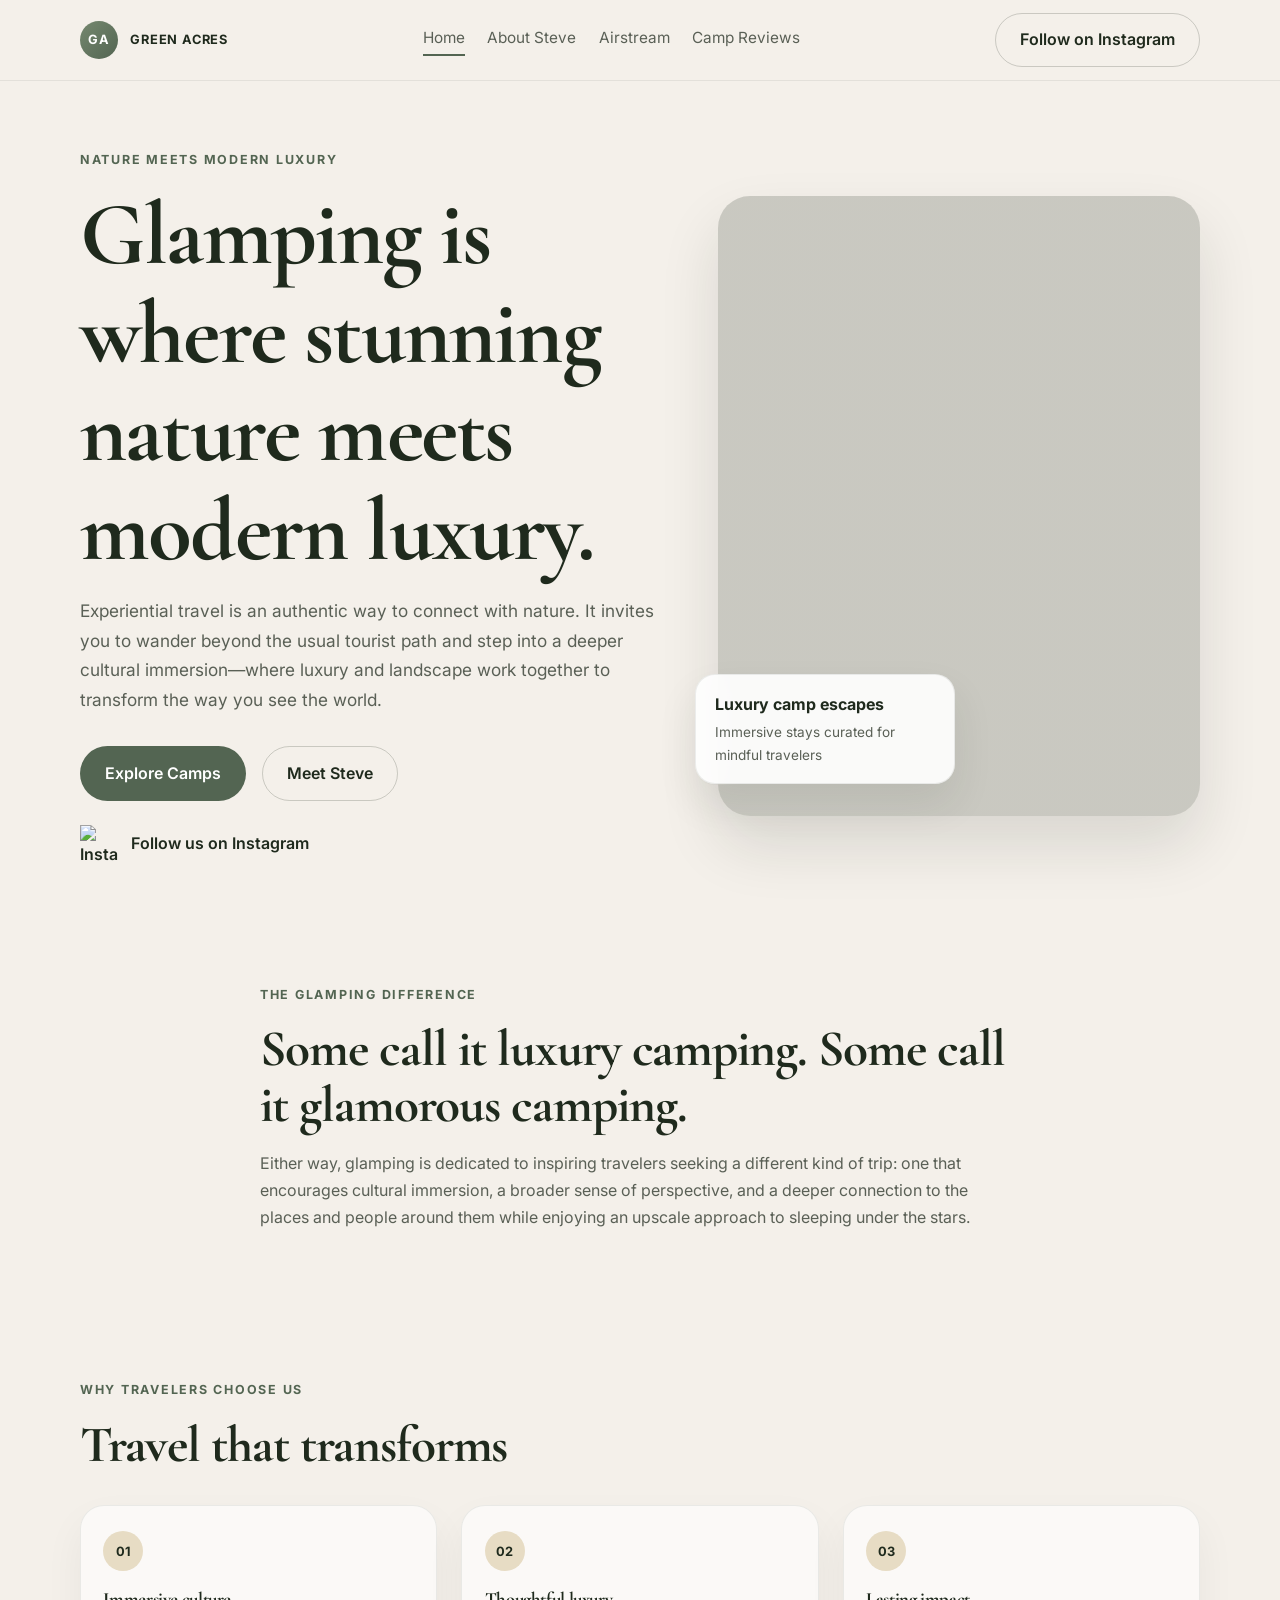
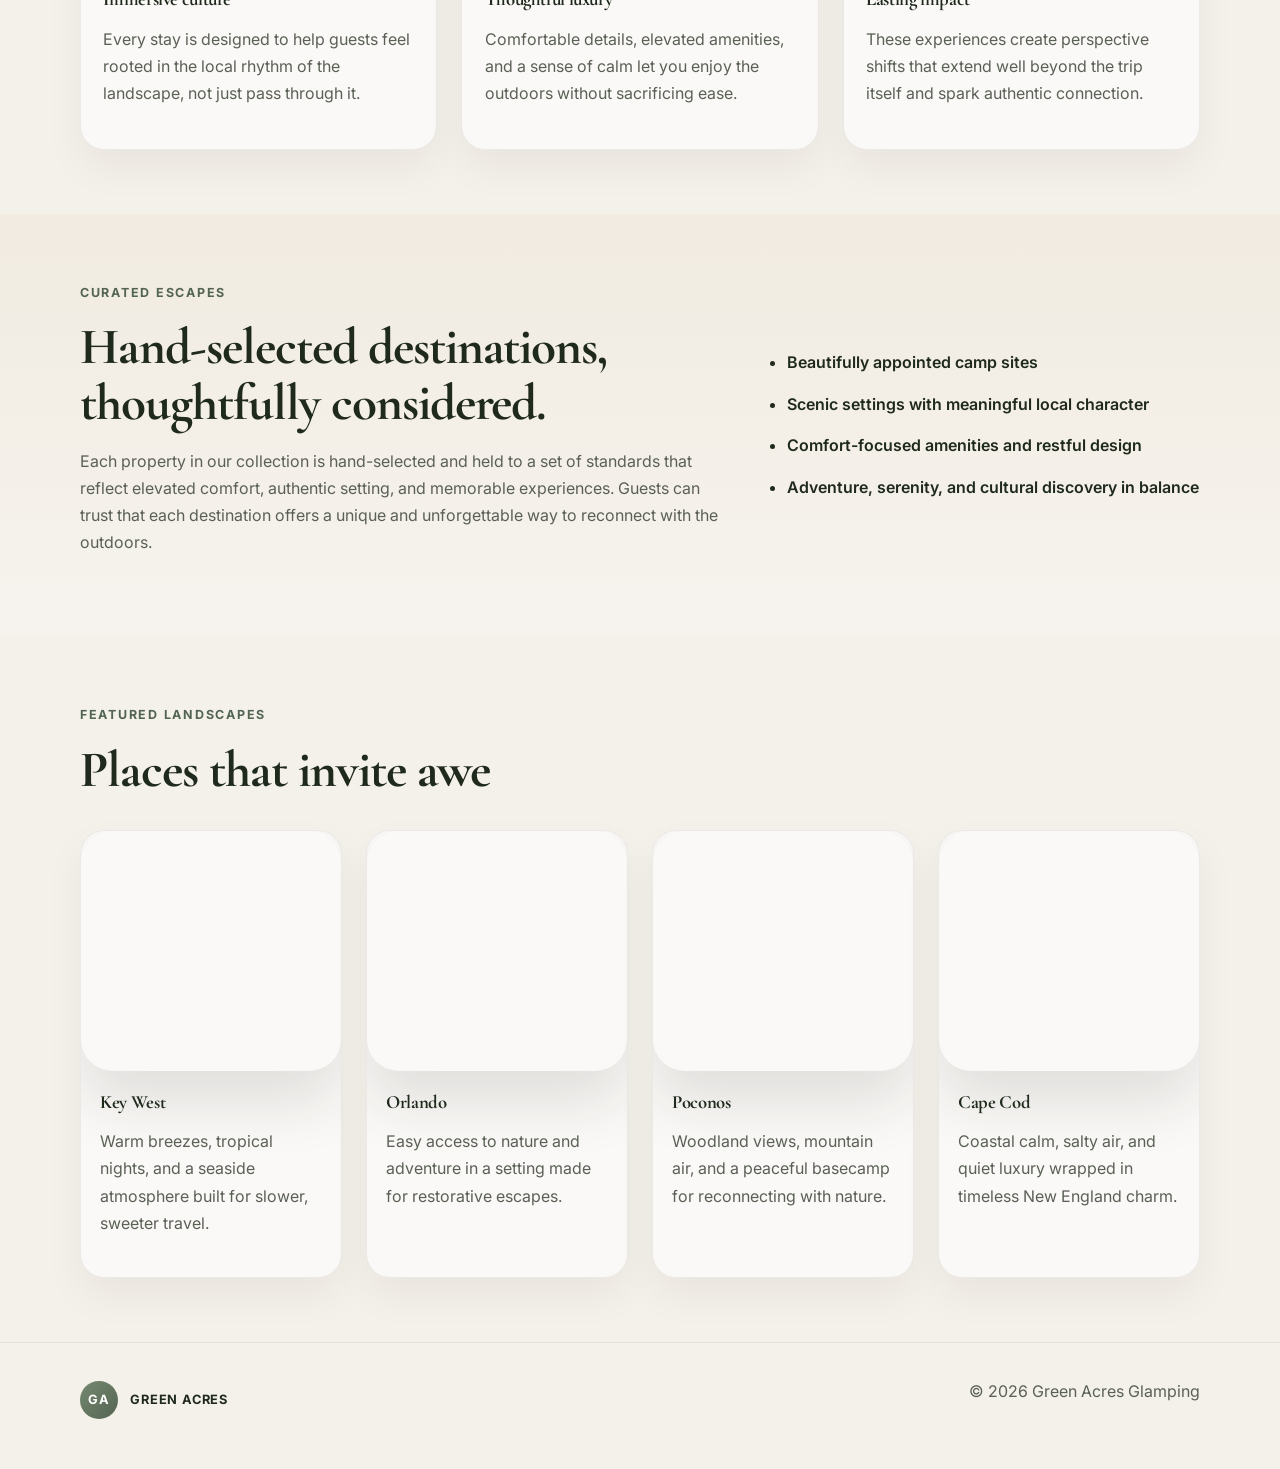
==== index.html @ fa6f1fc0 "initial publish" ====
<!DOCTYPE html>
<html lang="en">
  <head>
    <meta charset="UTF-8" />
    <meta name="viewport" content="width=device-width, initial-scale=1.0" />
    <title>Green Acres Glamping | Luxury Camping Experiences</title>
    <meta
      name="description"
      content="Green Acres Glamping celebrates the intersection of glamorous and camping with immersive luxury stays, nature-first travel, and unforgettable experiences."
    />
    <link rel="preconnect" href="https://fonts.googleapis.com" />
    <link rel="preconnect" href="https://fonts.gstatic.com" crossorigin />
    <link
      href="https://fonts.googleapis.com/css2?family=Cormorant+Garamond:wght@500;600;700&family=Inter:wght@400;500;600;700&display=swap"
      rel="stylesheet"
    />
    <link rel="stylesheet" href="style.css" />
  </head>
  <body>
    <header class="site-header">
      <div class="container nav-wrap">
        <a href="index.html" class="brand">
          <span class="brand-mark">GA</span>
          <span>Green Acres</span>
        </a>
        <nav class="main-nav" aria-label="Main navigation">
          <a href="index.html" class="active">Home</a>
          <a href="aboutme.html">About Steve</a>
          <a href="airstream.html">Airstream</a>
          <a href="campsites.html">Camp Reviews</a>
        </nav>
        <a class="button button-ghost" href="https://www.instagram.com/pocono_glamper/" target="_blank" rel="noreferrer">Follow on Instagram</a>
      </div>
    </header>

    <main>
      <section class="hero">
        <div class="container hero-grid">
          <div class="hero-copy">
            <p class="eyebrow">Nature meets modern luxury</p>
            <h1>Glamping is where stunning nature meets modern luxury.</h1>
            <p class="lead">
              Experiential travel is an authentic way to connect with nature. It invites you to wander beyond the usual tourist path and step into a deeper cultural immersion—where luxury and landscape work together to transform the way you see the world.
            </p>
            <div class="hero-actions">
              <a class="button" href="campsites.html">Explore Camps</a>
              <a class="button button-secondary" href="aboutme.html">Meet Steve</a>
            </div>
            <div class="instagram-callout">
              <a href="https://www.instagram.com/pocono_glamper/" target="_blank" rel="noreferrer" aria-label="Follow Green Acres on Instagram">
                <img src="https://greenacresglampsite.com/img/instagram-logo.png" alt="Instagram logo" />
                <span>Follow us on Instagram</span>
              </a>
            </div>
          </div>

          <div class="hero-visual" aria-label="Luxury glamping stay in nature">
            <div class="hero-photo photo-one"></div>
            <div class="hero-card">
              <strong>Luxury camp escapes</strong>
              <span>Immersive stays curated for mindful travelers</span>
            </div>
          </div>
        </div>
      </section>

      <section class="section intro">
        <div class="container narrow">
          <p class="section-kicker">The glamping difference</p>
          <h2>Some call it luxury camping. Some call it glamorous camping.</h2>
          <p>
            Either way, glamping is dedicated to inspiring travelers seeking a different kind of trip: one that encourages cultural immersion, a broader sense of perspective, and a deeper connection to the places and people around them while enjoying an upscale approach to sleeping under the stars.
          </p>
        </div>
      </section>

      <section class="section values">
        <div class="container">
          <div class="section-heading">
            <p class="section-kicker">Why travelers choose us</p>
            <h2>Travel that transforms</h2>
          </div>
          <div class="card-grid three-up">
            <article class="info-card">
              <span class="card-icon">01</span>
              <h3>Immersive culture</h3>
              <p>Every stay is designed to help guests feel rooted in the local rhythm of the landscape, not just pass through it.</p>
            </article>
            <article class="info-card">
              <span class="card-icon">02</span>
              <h3>Thoughtful luxury</h3>
              <p>Comfortable details, elevated amenities, and a sense of calm let you enjoy the outdoors without sacrificing ease.</p>
            </article>
            <article class="info-card">
              <span class="card-icon">03</span>
              <h3>Lasting impact</h3>
              <p>These experiences create perspective shifts that extend well beyond the trip itself and spark authentic connection.</p>
            </article>
          </div>
        </div>
      </section>

      <section class="section feature-band">
        <div class="container split-layout">
          <div>
            <p class="section-kicker">Curated escapes</p>
            <h2>Hand-selected destinations, thoughtfully considered.</h2>
            <p>
              Each property in our collection is hand-selected and held to a set of standards that reflect elevated comfort, authentic setting, and memorable experiences. Guests can trust that each destination offers a unique and unforgettable way to reconnect with the outdoors.
            </p>
          </div>
          <ul class="feature-list">
            <li>Beautifully appointed camp sites</li>
            <li>Scenic settings with meaningful local character</li>
            <li>Comfort-focused amenities and restful design</li>
            <li>Adventure, serenity, and cultural discovery in balance</li>
          </ul>
        </div>
      </section>

      <section class="section destinations">
        <div class="container">
          <div class="section-heading">
            <p class="section-kicker">Featured landscapes</p>
            <h2>Places that invite awe</h2>
          </div>
          <div class="card-grid four-up">
            <article class="destination-card">
              <div class="destination-image image-keywest"></div>
              <div class="destination-copy">
                <h3>Key West</h3>
                <p>Warm breezes, tropical nights, and a seaside atmosphere built for slower, sweeter travel.</p>
              </div>
            </article>
            <article class="destination-card">
              <div class="destination-image image-orlando"></div>
              <div class="destination-copy">
                <h3>Orlando</h3>
                <p>Easy access to nature and adventure in a setting made for restorative escapes.</p>
              </div>
            </article>
            <article class="destination-card">
              <div class="destination-image image-poconos"></div>
              <div class="destination-copy">
                <h3>Poconos</h3>
                <p>Woodland views, mountain air, and a peaceful basecamp for reconnecting with nature.</p>
              </div>
            </article>
            <article class="destination-card">
              <div class="destination-image image-cape"></div>
              <div class="destination-copy">
                <h3>Cape Cod</h3>
                <p>Coastal calm, salty air, and quiet luxury wrapped in timeless New England charm.</p>
              </div>
            </article>
          </div>
        </div>
      </section>
    </main>

    <footer class="site-footer">
      <div class="container footer-wrap">
        <div>
          <a href="index.html" class="brand footer-brand">
            <span class="brand-mark">GA</span>
            <span>Green Acres</span>
          </a>
        </div>
        <p>© <span id="year"></span> Green Acres Glamping</p>
      </div>
    </footer>

    <script src="script.js"></script>
  </body>
</html>
---- style.css ----
:root {
  --bg: #f4f0ea;
  --panel: #fdfaf5;
  --white: #ffffff;
  --ink: #1f2a1d;
  --muted: #5a6056;
  --sage: #75886f;
  --sage-dark: #536552;
  --gold: #d8b77d;
  --sand: #e7dcc4;
  --stone: #d9d0bf;
  --shadow: rgba(26, 30, 25, 0.12);
}

* {
  box-sizing: border-box;
}

html {
  scroll-behavior: smooth;
}

body {
  margin: 0;
  font-family: "Inter", sans-serif;
  background: var(--bg);
  color: var(--ink);
  line-height: 1.7;
}

img {
  display: block;
  max-width: 100%;
}

a {
  color: inherit;
  text-decoration: none;
}

h1, h2, h3 {
  margin: 0 0 1rem;
  font-family: "Cormorant Garamond", serif;
  line-height: 1.1;
  letter-spacing: -0.02em;
  color: var(--ink);
}

p {
  margin: 0 0 1rem;
  color: var(--muted);
}

.container {
  width: min(1120px, calc(100% - 2rem));
  margin: 0 auto;
}

.narrow {
  width: min(760px, calc(100% - 2rem));
  margin: 0 auto;
}

.site-header {
  position: sticky;
  top: 0;
  z-index: 10;
  background: rgba(244, 240, 234, 0.9);
  backdrop-filter: blur(10px);
  border-bottom: 1px solid rgba(31, 42, 29, 0.08);
}

.nav-wrap {
  display: flex;
  align-items: center;
  justify-content: space-between;
  gap: 1rem;
  min-height: 80px;
}

.brand {
  display: inline-flex;
  align-items: center;
  gap: 0.75rem;
  font-weight: 700;
  letter-spacing: 0.06em;
  text-transform: uppercase;
  font-size: 0.8rem;
}

.brand-mark {
  width: 2.4rem;
  height: 2.4rem;
  display: inline-flex;
  align-items: center;
  justify-content: center;
  border-radius: 50%;
  background: linear-gradient(135deg, var(--sage), var(--sage-dark));
  color: var(--white);
  font-size: 0.8rem;
}

.main-nav {
  display: flex;
  align-items: center;
  gap: 1.4rem;
  color: var(--muted);
  font-size: 0.96rem;
}

.main-nav a {
  position: relative;
  padding-bottom: 0.2rem;
}

.main-nav a::after {
  content: "";
  position: absolute;
  left: 0;
  bottom: -0.1rem;
  width: 100%;
  height: 2px;
  background: var(--sage-dark);
  transform: scaleX(0);
  transform-origin: center;
  transition: transform 0.2s ease;
}

.main-nav a:hover::after,
.main-nav a.active::after {
  transform: scaleX(1);
}

.button {
  display: inline-flex;
  align-items: center;
  justify-content: center;
  min-height: 48px;
  padding: 0.8rem 1.5rem;
  border-radius: 999px;
  border: 1px solid transparent;
  background: var(--sage-dark);
  color: var(--white);
  font-weight: 600;
  transition: transform 0.2s ease, box-shadow 0.2s ease;
}

.button:hover {
  transform: translateY(-1px);
  box-shadow: 0 10px 20px rgba(83, 101, 82, 0.18);
}

.button-ghost {
  background: transparent;
  border-color: rgba(31, 42, 29, 0.2);
  color: var(--ink);
}

.button-secondary {
  background: transparent;
  border-color: rgba(31, 42, 29, 0.2);
  color: var(--ink);
}

.hero {
  padding: 4rem 0 3rem;
}

.hero-grid {
  display: grid;
  grid-template-columns: 1.1fr 0.9fr;
  gap: 3rem;
  align-items: center;
}

.eyebrow,
.section-kicker {
  display: inline-block;
  margin-bottom: 1rem;
  font-size: 0.78rem;
  letter-spacing: 0.14em;
  text-transform: uppercase;
  font-weight: 700;
  color: var(--sage-dark);
}

.hero-copy h1,
.page-hero h1 {
  font-size: clamp(3.3rem, 7vw, 6rem);
}

.lead {
  font-size: 1.08rem;
  max-width: 620px;
  color: var(--muted);
}

.hero-actions {
  display: flex;
  flex-wrap: wrap;
  gap: 1rem;
  margin: 2rem 0 1.5rem;
}

.instagram-callout a {
  display: inline-flex;
  align-items: center;
  gap: 0.8rem;
  font-weight: 600;
  color: var(--ink);
}

.instagram-callout img {
  width: 38px;
  height: 38px;
  object-fit: contain;
}

.hero-visual {
  position: relative;
}

.hero-photo,
.destination-image,
.feature-photo,
.bio-photo {
  overflow: hidden;
  border-radius: 2rem;
  box-shadow: 0 30px 60px var(--shadow);
}

.photo-one {
  min-height: 620px;
  background-image: linear-gradient(rgba(31, 42, 29, 0.2), rgba(31, 42, 29, 0.2)), url("https://images.unsplash.com/photo-1504280390367-361c6d9f38f4?auto=format&fit=crop&w=1200&q=80");
  background-size: cover;
  background-position: center;
}

.hero-card {
  position: absolute;
  left: -1.4rem;
  bottom: 2rem;
  width: min(260px, 70%);
  background: rgba(255, 255, 255, 0.9);
  backdrop-filter: blur(12px);
  border: 1px solid rgba(31, 42, 29, 0.08);
  border-radius: 1.25rem;
  padding: 1rem 1.2rem;
  display: grid;
  gap: 0.2rem;
  box-shadow: 0 20px 40px rgba(31, 42, 29, 0.09);
}

.hero-card strong {
  font-size: 1rem;
}

.hero-card span {
  color: var(--muted);
  font-size: 0.85rem;
}

.section {
  padding: 4rem 0;
}

.section-heading {
  margin-bottom: 2rem;
}

.narrow h2,
.section-heading h2,
.split-layout h2,
.bio-copy h2 {
  font-size: clamp(2.3rem, 4vw, 3.7rem);
}

.card-grid {
  display: grid;
  gap: 1.5rem;
}

.three-up {
  grid-template-columns: repeat(3, minmax(0, 1fr));
}

.four-up {
  grid-template-columns: repeat(4, minmax(0, 1fr));
}

.info-card,
.destination-card,
.review-card,
.spec-card {
  background: rgba(255, 255, 255, 0.62);
  border: 1px solid rgba(31, 42, 29, 0.08);
  border-radius: 1.5rem;
  box-shadow: 0 18px 40px rgba(31, 42, 29, 0.05);
}

.info-card {
  padding: 1.6rem 1.4rem;
}

.card-icon {
  display: inline-flex;
  width: 2.5rem;
  height: 2.5rem;
  margin-bottom: 1.1rem;
  align-items: center;
  justify-content: center;
  border-radius: 50%;
  background: var(--sand);
  font-size: 0.8rem;
  font-weight: 700;
}

.feature-band {
  background: linear-gradient(180deg, rgba(232, 221, 196, 0.25), rgba(255, 255, 255, 0.2));
}

.split-layout {
  display: grid;
  grid-template-columns: 1.2fr 0.8fr;
  gap: 2.5rem;
  align-items: center;
}

.feature-list {
  margin: 0;
  padding-left: 1.2rem;
  color: var(--ink);
  display: grid;
  gap: 0.9rem;
  font-weight: 600;
}

.destination-card {
  overflow: hidden;
}

.destination-image {
  height: 240px;
  background-size: cover;
  background-position: center;
}

.image-keywest {
  background-image: url("https://images.unsplash.com/photo-1507525428034-b723cf961d3e?auto=format&fit=crop&w=900&q=80");
}

.image-orlando {
  background-image: url("https://images.unsplash.com/photo-1473448912268-2022ce9509d8?auto=format&fit=crop&w=900&q=80");
}

.image-poconos {
  background-image: url("https://images.unsplash.com/photo-1506744038136-46273834b3fb?auto=format&fit=crop&w=900&q=80");
}

.image-cape {
  background-image: url("https://images.unsplash.com/photo-1500530855697-b586d89ba3ee?auto=format&fit=crop&w=900&q=80");
}

.destination-copy {
  padding: 1.3rem 1.2rem 1.5rem;
}

.page-hero {
  padding: 4rem 0 2rem;
}

.page-hero-compact {
  padding-top: 3rem;
}

.bio-layout {
  display: grid;
  grid-template-columns: 0.9fr 1.1fr;
  gap: 2.5rem;
  align-items: center;
}

.bio-photo-wrap {
  max-width: 520px;
}

.bio-photo {
  width: 100%;
  min-height: 560px;
  object-fit: cover;
}

.airstream-hero .hero-grid {
  align-items: center;
}

.feature-photo {
  width: 100%;
  height: 540px;
  object-fit: cover;
}

.spec-card {
  padding: 1.7rem 1.4rem;
}

.spec-card ul {
  margin: 0;
  padding-left: 1.2rem;
  color: var(--muted);
}

.review-grid {
  display: grid;
  grid-template-columns: repeat(2, minmax(0, 1fr));
  gap: 1.5rem;
}

.review-card {
  padding: 1.5rem;
}

.review-header {
  margin-bottom: 1rem;
}

.tag {
  display: inline-block;
  margin-bottom: 0.7rem;
  padding: 0.45rem 0.7rem;
  border-radius: 999px;
  background: var(--sand);
  font-size: 0.72rem;
  letter-spacing: 0.1em;
  text-transform: uppercase;
  font-weight: 700;
  color: var(--sage-dark);
}

.amenities-list {
  margin: 1rem 0 0;
  padding-left: 1.1rem;
  color: var(--ink);
  font-weight: 600;
}

.site-footer {
  padding: 2.2rem 0 3rem;
  border-top: 1px solid rgba(31, 42, 29, 0.08);
}

.footer-wrap {
  display: flex;
  align-items: center;
  justify-content: space-between;
  gap: 1rem;
}

@media (max-width: 900px) {
  .hero-grid,
  .split-layout,
  .bio-layout,
  .three-up,
  .four-up,
  .review-grid {
    grid-template-columns: 1fr;
  }

  .nav-wrap {
    flex-wrap: wrap;
    justify-content: center;
    padding: 1rem 0;
  }

  .main-nav {
    justify-content: center;
    flex-wrap: wrap;
  }

  .hero {
    padding-top: 2rem;
  }

  .photo-one {
    min-height: 480px;
  }

  .hero-card {
    position: static;
    width: 100%;
    margin-top: 1rem;
  }
}

@media (max-width: 560px) {
  .button,
  .button-ghost,
  .button-secondary {
    width: 100%;
  }

  .hero-actions {
    display: grid;
  }

  .site-header {
    position: static;
  }
}
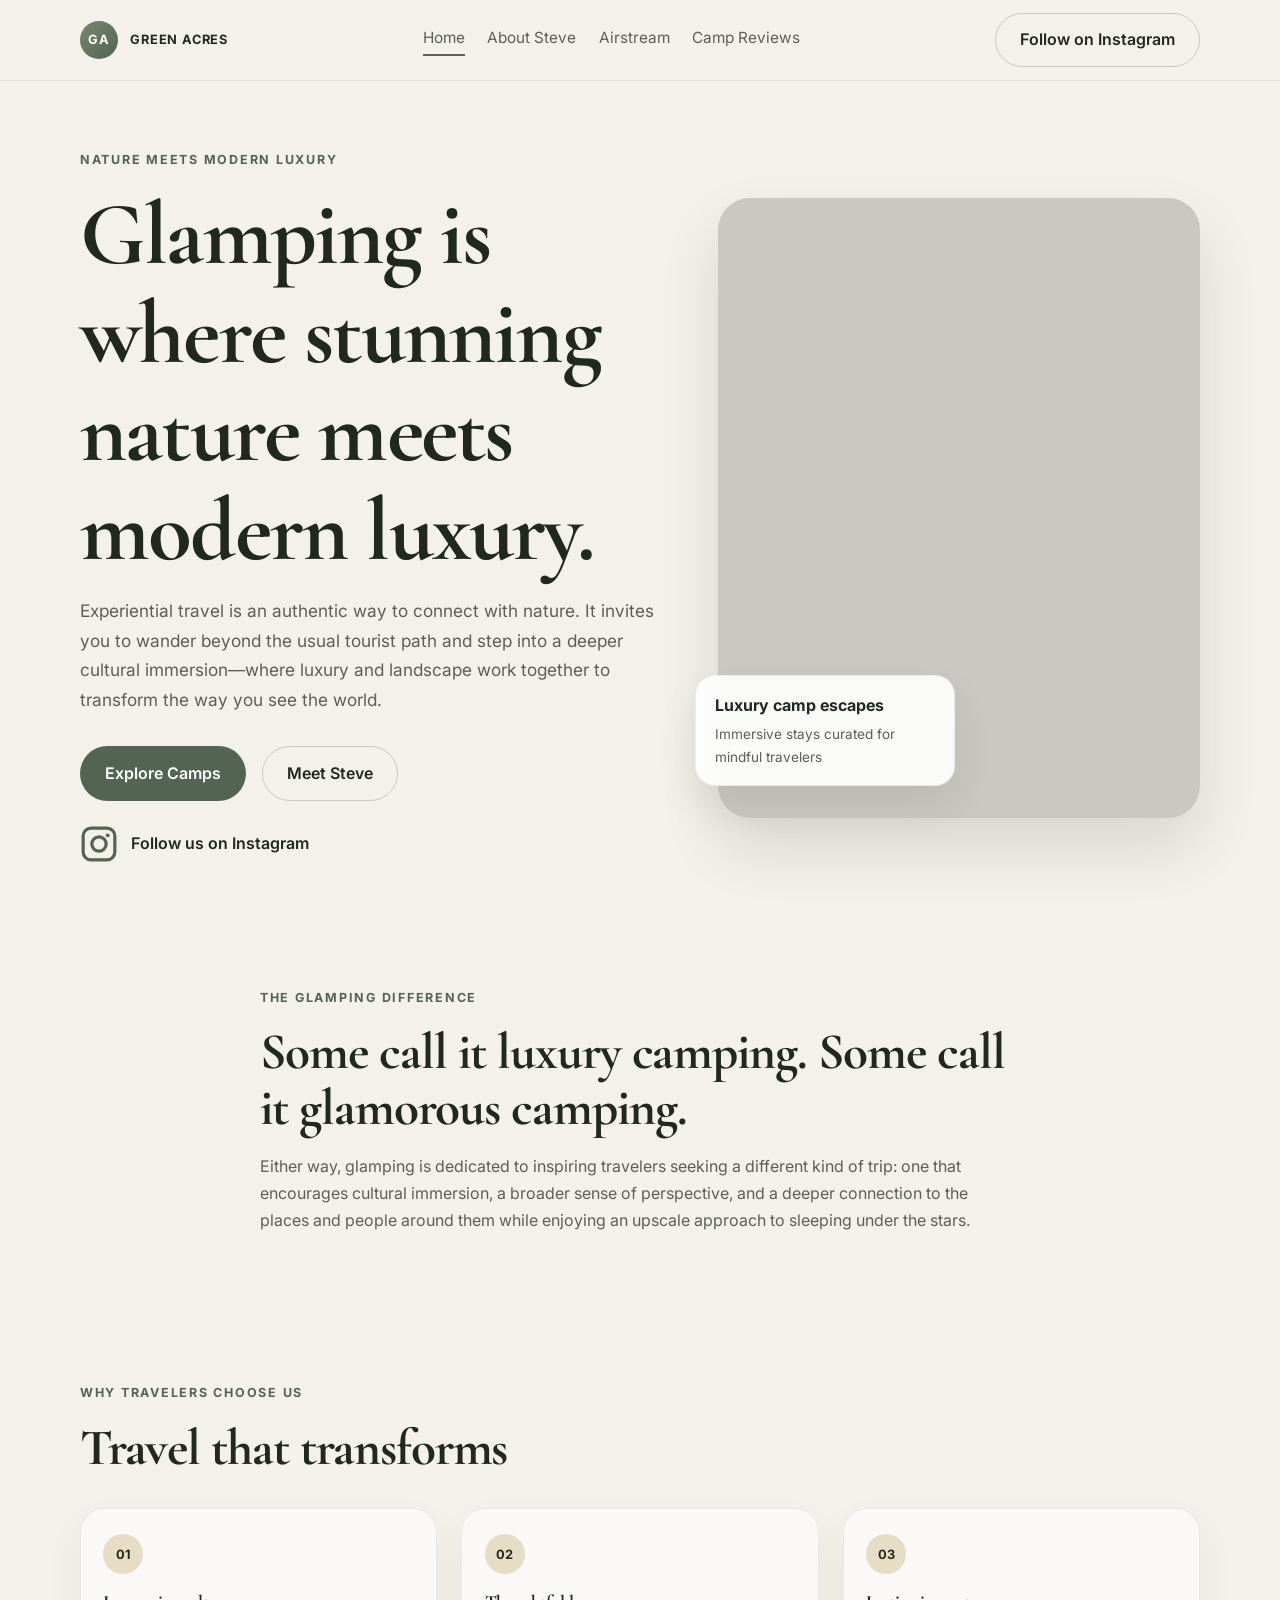
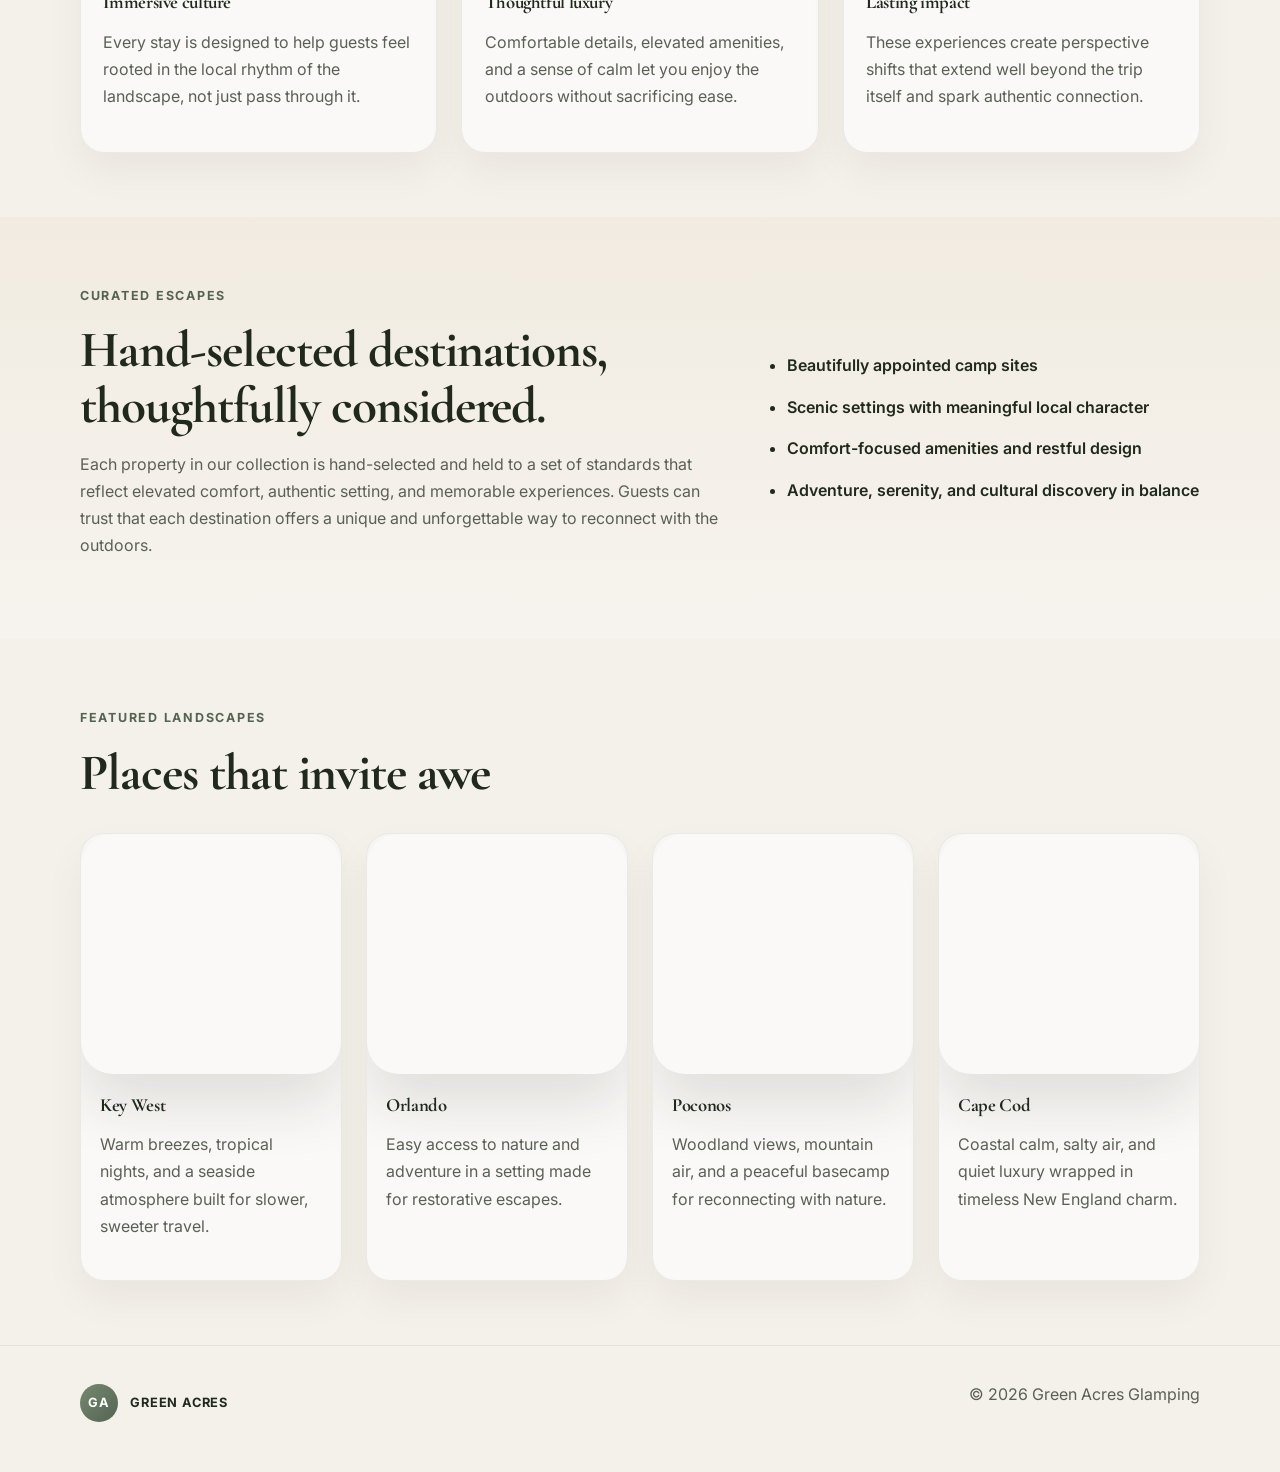
==== commit 810f84e5: "insta image" ====
--- a/index.html
+++ b/index.html
@@ -14,6 +14,7 @@
       href="https://fonts.googleapis.com/css2?family=Cormorant+Garamond:wght@500;600;700&family=Inter:wght@400;500;600;700&display=swap"
       rel="stylesheet"
     />
+    <link rel="icon" type="image/svg+xml" href="favicon.svg" />
     <link rel="stylesheet" href="style.css" />
   </head>
   <body>
@@ -29,7 +30,7 @@
           <a href="airstream.html">Airstream</a>
           <a href="campsites.html">Camp Reviews</a>
         </nav>
-        <a class="button button-ghost" href="https://www.instagram.com/pocono_glamper/" target="_blank" rel="noreferrer">Follow on Instagram</a>
+        <a class="button button-ghost" href="https://www.instagram.com/the_traveling_glamper" target="_blank" rel="noreferrer">Follow on Instagram</a>
       </div>
     </header>
 
@@ -47,8 +48,12 @@
               <a class="button button-secondary" href="aboutme.html">Meet Steve</a>
             </div>
             <div class="instagram-callout">
-              <a href="https://www.instagram.com/pocono_glamper/" target="_blank" rel="noreferrer" aria-label="Follow Green Acres on Instagram">
-                <img src="https://greenacresglampsite.com/img/instagram-logo.png" alt="Instagram logo" />
+              <a href="https://www.instagram.com/the_traveling_glamper" target="_blank" rel="noreferrer" aria-label="Follow Green Acres on Instagram">
+                <svg class="instagram-icon" viewBox="0 0 24 24" fill="none" xmlns="http://www.w3.org/2000/svg" aria-hidden="true">
+                  <rect x="2" y="2" width="20" height="20" rx="5" stroke="currentColor" stroke-width="2" />
+                  <circle cx="12" cy="12" r="4.5" stroke="currentColor" stroke-width="2" />
+                  <circle cx="17.5" cy="6.5" r="1.2" fill="currentColor" />
+                </svg>
                 <span>Follow us on Instagram</span>
               </a>
             </div>
--- a/style.css
+++ b/style.css
@@ -210,10 +210,12 @@
   color: var(--ink);
 }
 
-.instagram-callout img {
+.instagram-callout img,
+.instagram-icon {
   width: 38px;
   height: 38px;
   object-fit: contain;
+  color: var(--sage-dark);
 }
 
 .hero-visual {
@@ -400,6 +402,14 @@
   object-fit: cover;
 }
 
+.airstream-photo {
+  width: 100%;
+  height: 340px;
+  padding: 2rem;
+  background: var(--white);
+  object-fit: contain;
+}
+
 .spec-card {
   padding: 1.7rem 1.4rem;
 }
@@ -427,6 +437,7 @@
 .tag {
   display: inline-block;
   margin-bottom: 0.7rem;
+  margin-right: 0.4rem;
   padding: 0.45rem 0.7rem;
   border-radius: 999px;
   background: var(--sand);
@@ -437,11 +448,15 @@
   color: var(--sage-dark);
 }
 
-.amenities-list {
-  margin: 1rem 0 0;
-  padding-left: 1.1rem;
-  color: var(--ink);
-  font-weight: 600;
+.link-arrow {
+  display: inline-block;
+  margin-top: 0.4rem;
+  font-weight: 700;
+  color: var(--sage-dark);
+}
+
+.link-arrow:hover {
+  text-decoration: underline;
 }
 
 .site-footer {
